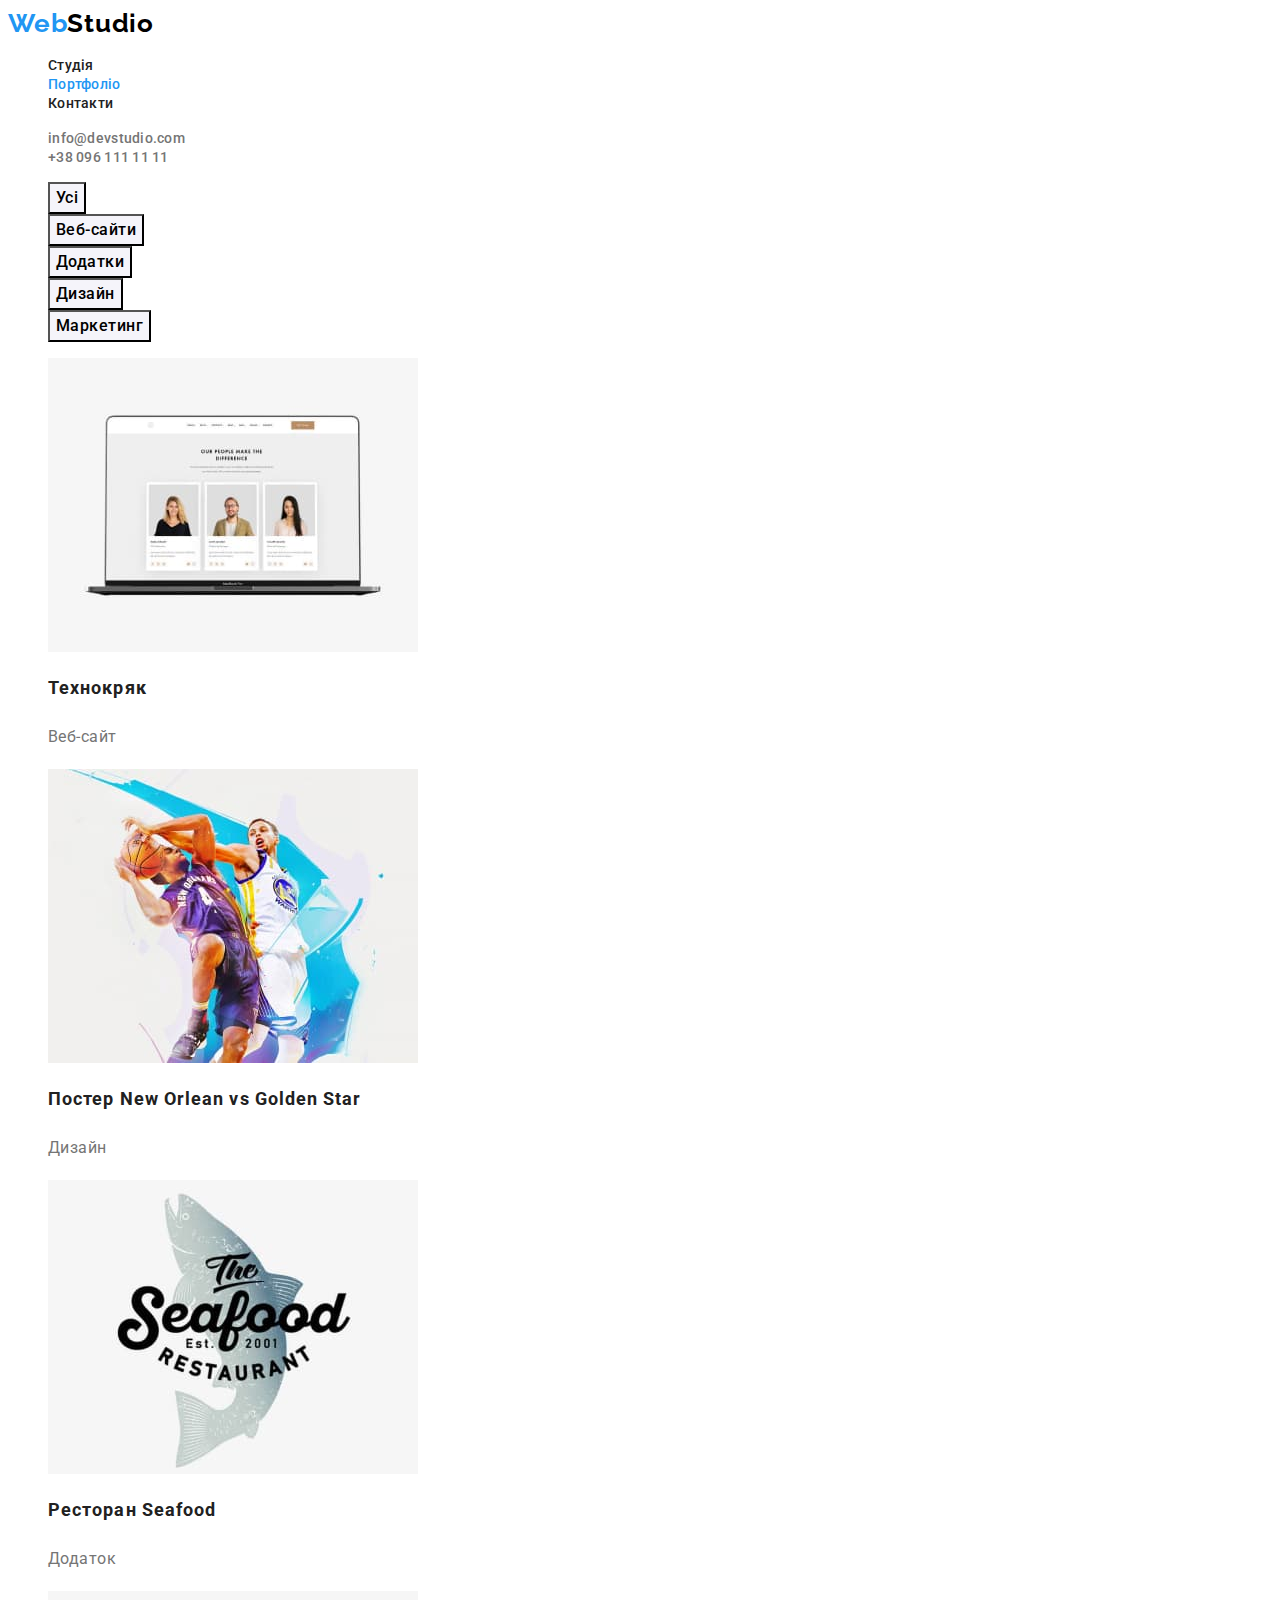
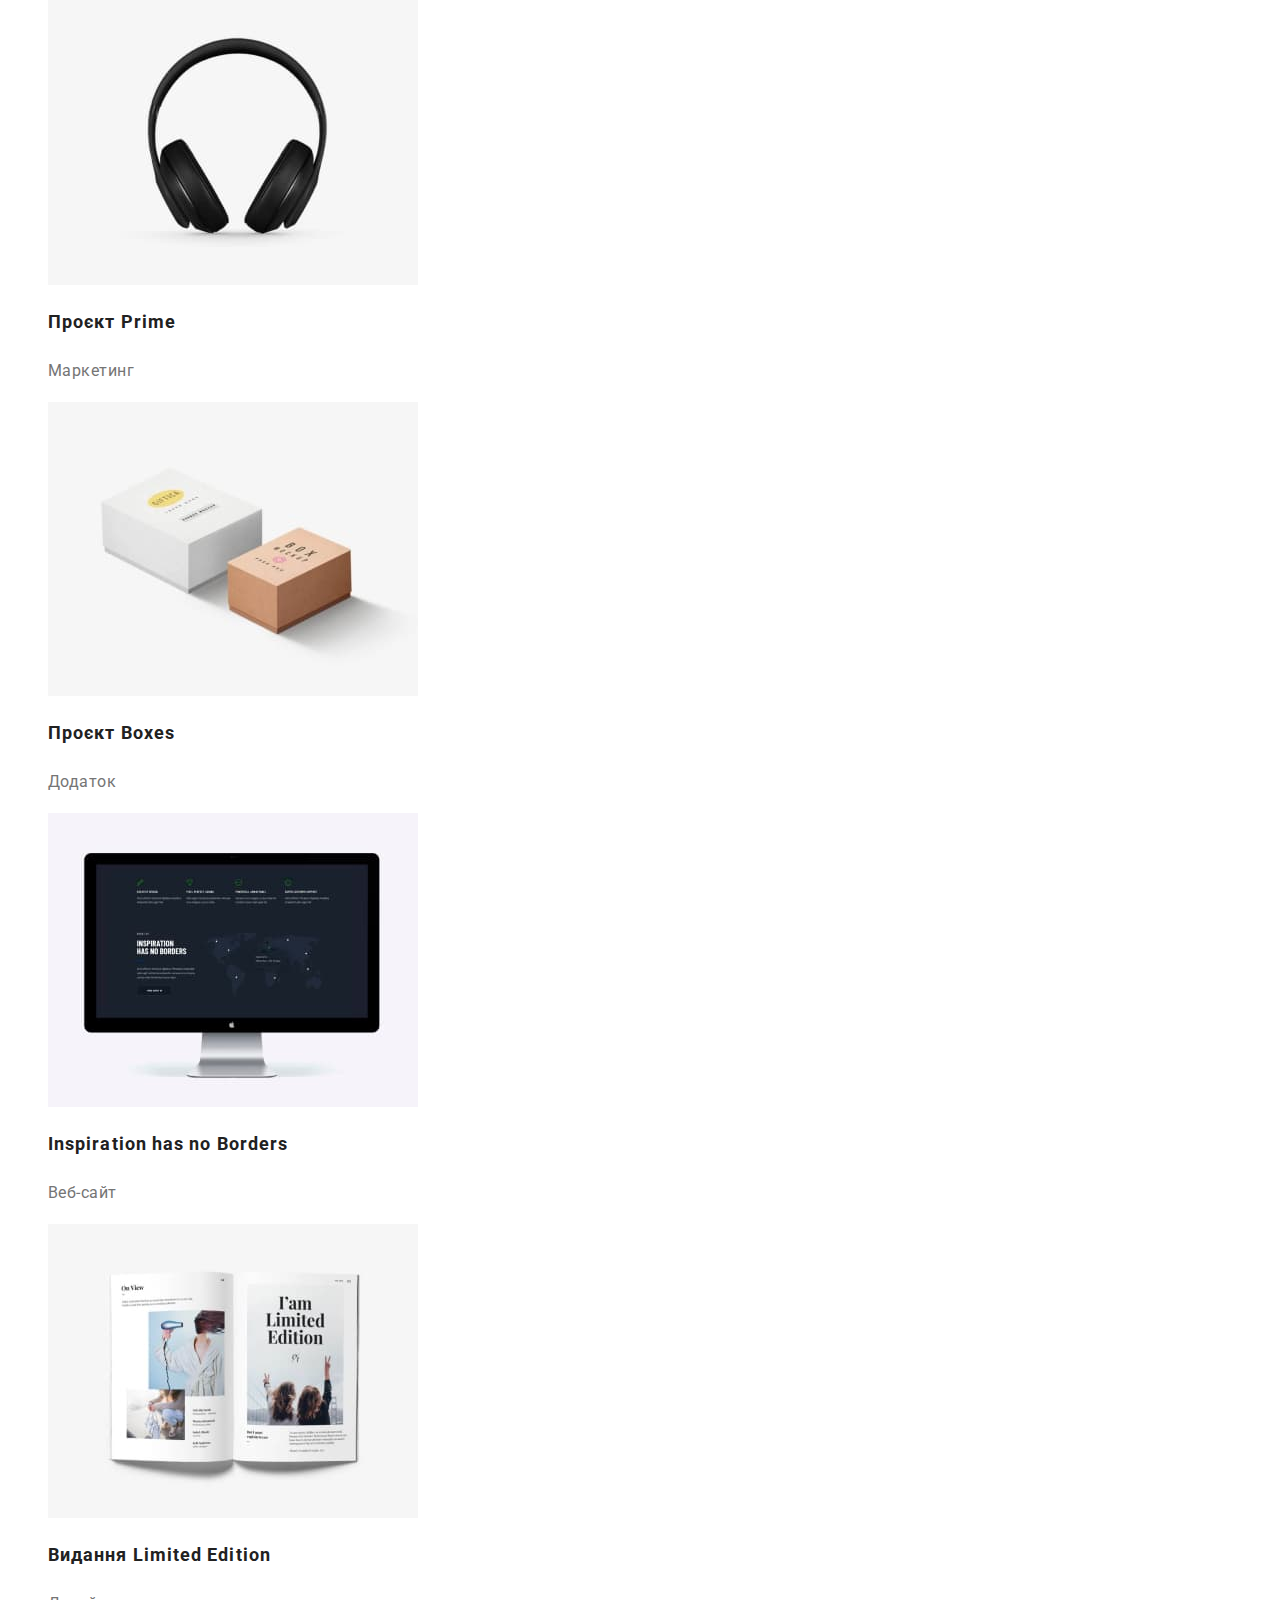
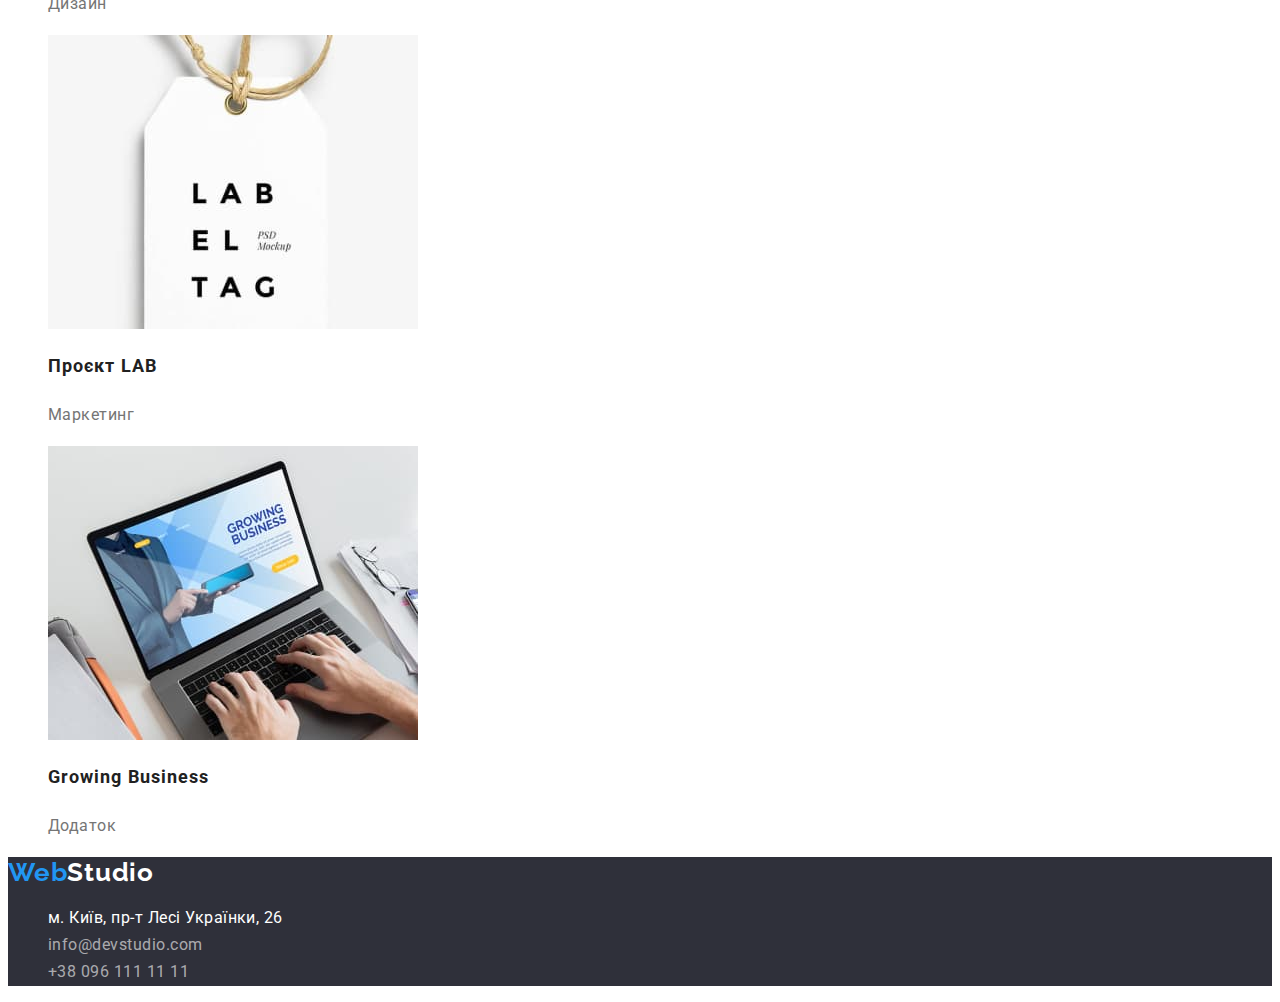
==== portfolio.html @ 5402d4c1 "зміни-04-12-2022" ====
<!DOCTYPE html>
<html lang="uk">
  <head>
    <meta charset="UTF-8" />
    <meta http-equiv="X-UA-Compatible" content="IE=edge" />
    <meta name="viewport" content="width=device-width, initial-scale=1.0" />
    <link rel="preconnect" href="https://fonts.googleapis.com" />
    <link rel="preconnect" href="https://fonts.gstatic.com" crossorigin />
    <link
      href="https://fonts.googleapis.com/css2?family=Raleway:wght@700&family=Roboto:wght@400;500;700;900&display=swap"
      rel="stylesheet"
    />
    <link rel="stylesheet" href="./css/styles.css" />
    <title>Портфоліо</title>
  </head>
  <body>
    <header class="dh">
      <nav class="dh-nav">
        <a class="logo link" href="./index.html"><span class="accent">Web</span>Studio</a>
        <ul class="list">
          <li>
            <a class="dh-navi link" href="./index.html">Студія</a>
          </li>
          <li>
            <a class="dh-navi current link" href="./portfolio.html">Портфоліо</a>
          </li>
          <li>
            <a class="dh-navi link" href="#">Контакти</a>
          </li>
        </ul>
      </nav>
      <ul class="add list">
        <li>
          <a class="dh-add link" href="mailto:info@devstudio.com">info@devstudio.com</a>
        </li>
        <li>
          <a class="dh-add link" href="tel:+380961111111">+38 096 111 11 11</a>
        </li>
      </ul>
    </header>
    <main class="portfolio-main">
      <section>
        <h1 class="visually-hidden">Приклади наших робіт</h1>
        <ul class="list">
          <li>
            <button class="portfolio-button" type="button">Усі</button>
          </li>
          <li>
            <button class="portfolio-button" type="button">Веб-сайти</button>
          </li>
          <li>
            <button class="portfolio-button" type="button">Додатки</button>
          </li>
          <li>
            <button class="portfolio-button" type="button">Дизайн</button>
          </li>
          <li>
            <button class="portfolio-button" type="button">Маркетинг</button>
          </li>
        </ul>
        <ul class="list">
          <li>
            <img src="./images/img1-portfolio.jpg" alt="Наші розробники" width="370" />
            <h2 class="porfolio-title">Технокряк</h2>
            <p class="portfolio-text">Веб-сайт</p>
          </li>
          <li>
            <img src="./images/img2-portfolio.jpg" alt="Баскетбол" width="370" />
            <h2 class="porfolio-title">Постер New Orlean vs Golden Star</h2>
            <p class="portfolio-text">Дизайн</p>
          </li>
          <li>
            <img src="./images/img3-portfolio.jpg" alt="Риба" width="370" />
            <h2 class="porfolio-title">Ресторан Seafood</h2>
            <p class="portfolio-text">Додаток</p>
          </li>
          <li>
            <img src="./images/img4-portfolio.jpg" alt="Навушники" width="370" />
            <h2 class="porfolio-title">Проєкт Prime</h2>
            <p class="portfolio-text">Маркетинг</p>
          </li>
          <li>
            <img src="./images/img5-portfolio.jpg" alt="Коробочки" width="370" />
            <h2 class="porfolio-title">Проєкт Boxes</h2>
            <p class="portfolio-text">Додаток</p>
          </li>
          <li>
            <img src="./images/img6-portfolio.jpg" alt="Монітор" width="370" />
            <h2 class="porfolio-title">Inspiration has no Borders</h2>
            <p class="portfolio-text">Веб-сайт</p>
          </li>
          <li>
            <img src="./images/img7-portfolio.jpg" alt="Книга" width="370" />
            <h2 class="porfolio-title">Видання Limited Edition</h2>
            <p class="portfolio-text">Дизайн</p>
          </li>
          <li>
            <img src="./images/img8-portfolio.jpg" alt="Бірка" width="370" />
            <h2 class="porfolio-title">Проєкт LAB</h2>
            <p class="portfolio-text">Маркетинг</p>
          </li>
          <li>
            <img src="./images/img9-portfolio.jpg" alt="Робота за ноубуком" width="370" />
            <h2 class="porfolio-title">Growing Business</h2>
            <p class="portfolio-text">Додаток</p>
          </li>
        </ul>
      </section>
    </main>
    <footer class="df">
      <a class="logo-footer link" href="./index.html"><span class="accent">Web</span>Studio</a>
      <address class="addf">
        <ul class="add-footer list">
          <li>
            <a
              class="addr-map link"
              href="https://goo.gl/maps/CPtrU1FHBa2aNyZL9"
              rel="noopener noreferrer nofollow"
              target="_blank"
              >м. Київ, пр-т Лесі Українки, 26</a
            >
          </li>
          <li>
            <a class="addr-mail link" href="mailto:info@devstudio.com">info@devstudio.com</a>
          </li>
          <li>
            <a class="addr-tel link" href="tel:+380961111111">+38 096 111 11 11</a>
          </li>
        </ul>
      </address>
    </footer>
  </body>
</html>
---- css/styles.css ----
/* Variables */
:root {
  --main-background-color: #fff;

  --hero-bg-color: #2f303a;
  --button-bg-color: #2196f3;
  --sectionwork-bg-color: #f5f5f5;
  --sectionteam-bg-color: #f5f4fa;
  --footer-bg-color: #2f303a;

  --accent-color: #2196f3;

  --main-font-color: #212121;
  --headadd-font-color: #757575;
  --secondary-font-color: #fff;
  --logo-font-color: #000000;
  --add-ml-color: rgba(255, 255, 255, 0.6);
}
/* Global styles */
body {
  background-color: var(--main-background-color);
  color: var(--main-font-color);
  font-family: 'Roboto', sans-serif;
}
.list {
  list-style-type: none;
}
.link {
  color: inherit;
  text-decoration: none;
}
.visually-hidden {
  position: absolute;
  white-space: nowrap;
  width: 1px;
  height: 1px;
  overflow: hidden;
  border: 0;
  padding: 0;
  clip: rect(0 0 0 0);
  clip-path: inset(50%);
  margin: -1px;
}
/* Design */
.logo {
  font-family: 'Raleway', sans-serif;
  text-decoration: none;
  font-weight: 700;
  font-size: 26px;
  line-height: 1.192;
  letter-spacing: 0.03em;

  color: var(--logo-font-color);
}
.accent {
  color: var(--accent-color);
}
.dh-navi {
  font-weight: 500;
  font-size: 14px;
  line-height: 1.143;
  letter-spacing: 0.02em;
}
.dh-navi:hover,
.dh-navi:focus {
  color: var(--accent-color);
}
.dh-add {
  color: var(--headadd-font-color);

  font-weight: 500;
  font-size: 14px;
  line-height: 1.143;
  letter-spacing: 0.02em;
}
.dh-add:hover,
.dh-add:focus {
  color: var(--accent-color);
}
.hero {
  background-color: var(--hero-bg-color);
}
.hero-title {
  color: var(--secondary-font-color);

  font-weight: 900;
  font-size: 44px;
  line-height: 1.363;
  text-transform: uppercase;
  text-align: center;
  letter-spacing: 0.06em;
}
.hero-button {
  background-color: var(--button-bg-color);
  color: var(--secondary-font-color);

  font-family: inherit;
  font-weight: 700;
  font-size: 16px;
  line-height: 1.875;
  letter-spacing: 0.06em;
  text-align: center;

  cursor: pointer;
}
.features-title {
  text-transform: uppercase;
  font-size: 14px;
  line-height: 1.143;
  letter-spacing: 0.03em;
}
.features-text {
  color: var(--headadd-font-color);

  font-size: 14px;
  line-height: 1.714;
  letter-spacing: 0.03em;
}
.work-title {
  text-align: center;
  font-size: 36px;
  line-height: 1.167;
  letter-spacing: 0.03em;
}
.team {
  background-color: var(--sectionteam-bg-color);
}
.team-title {
  text-align: center;
  font-size: 36px;
  line-height: 1.167;
  letter-spacing: 0.03em;
}
.card {
  background-color: var(--main-background-color);
}
.name-title {
  text-align: center;
  font-weight: 500;
  font-size: 16px;
  line-height: 1.1875;
  letter-spacing: 0.03em;
}
.team-text {
  color: var(--headadd-font-color);

  text-align: center;
  font-size: 16px;
  line-height: 1.1875;
  letter-spacing: 0.03em;
}
.df {
  background-color: var(--footer-bg-color);
}
.logo-footer {
  color: var(--secondary-font-color);

  font-family: 'Raleway', sans-serif;
  font-style: normal;
  font-weight: 700;
  font-size: 26px;
  line-height: 1.192;
  letter-spacing: 0.03em;
}
.addr-map {
  color: var(--secondary-font-color);
  text-decoration: none;
  font-style: normal;
  line-height: 1.714;
  letter-spacing: 0.03em;
}
.addr-mail,
.addr-tel {
  color: var(--add-ml-color);

  font-style: normal;
  line-height: 1.714;
  letter-spacing: 0.03em;
  text-decoration: none;
}
.addr-mail:hover,
.addr-mail:focus,
.addr-tel:hover,
.addr-tel:focus,
.addr-map:hover,
.addr-map:focus {
  color: var(--accent-color);
}
.portfolio-button {
  background-color: var(--sectionteam-bg-color);

  font-family: inherit;
  font-weight: 500;
  font-size: 16px;
  line-height: 1.62;
  text-align: center;
  letter-spacing: 0.03em;

  cursor: pointer;
}
.portfolio-button:hover,
.portfolio-button:focus {
  background-color: var(--button-bg-color);
  color: var(--secondary-font-color);
}
.porfolio-title {
  font-weight: 700;
  font-size: 18px;
  line-height: 2;
  letter-spacing: 0.06em;
}
.portfolio-text {
  color: var(--headadd-font-color);

  font-size: 16px;
  line-height: 1.88;
  letter-spacing: 0.03em;
}
.current {
  color: var(--accent-color);
}
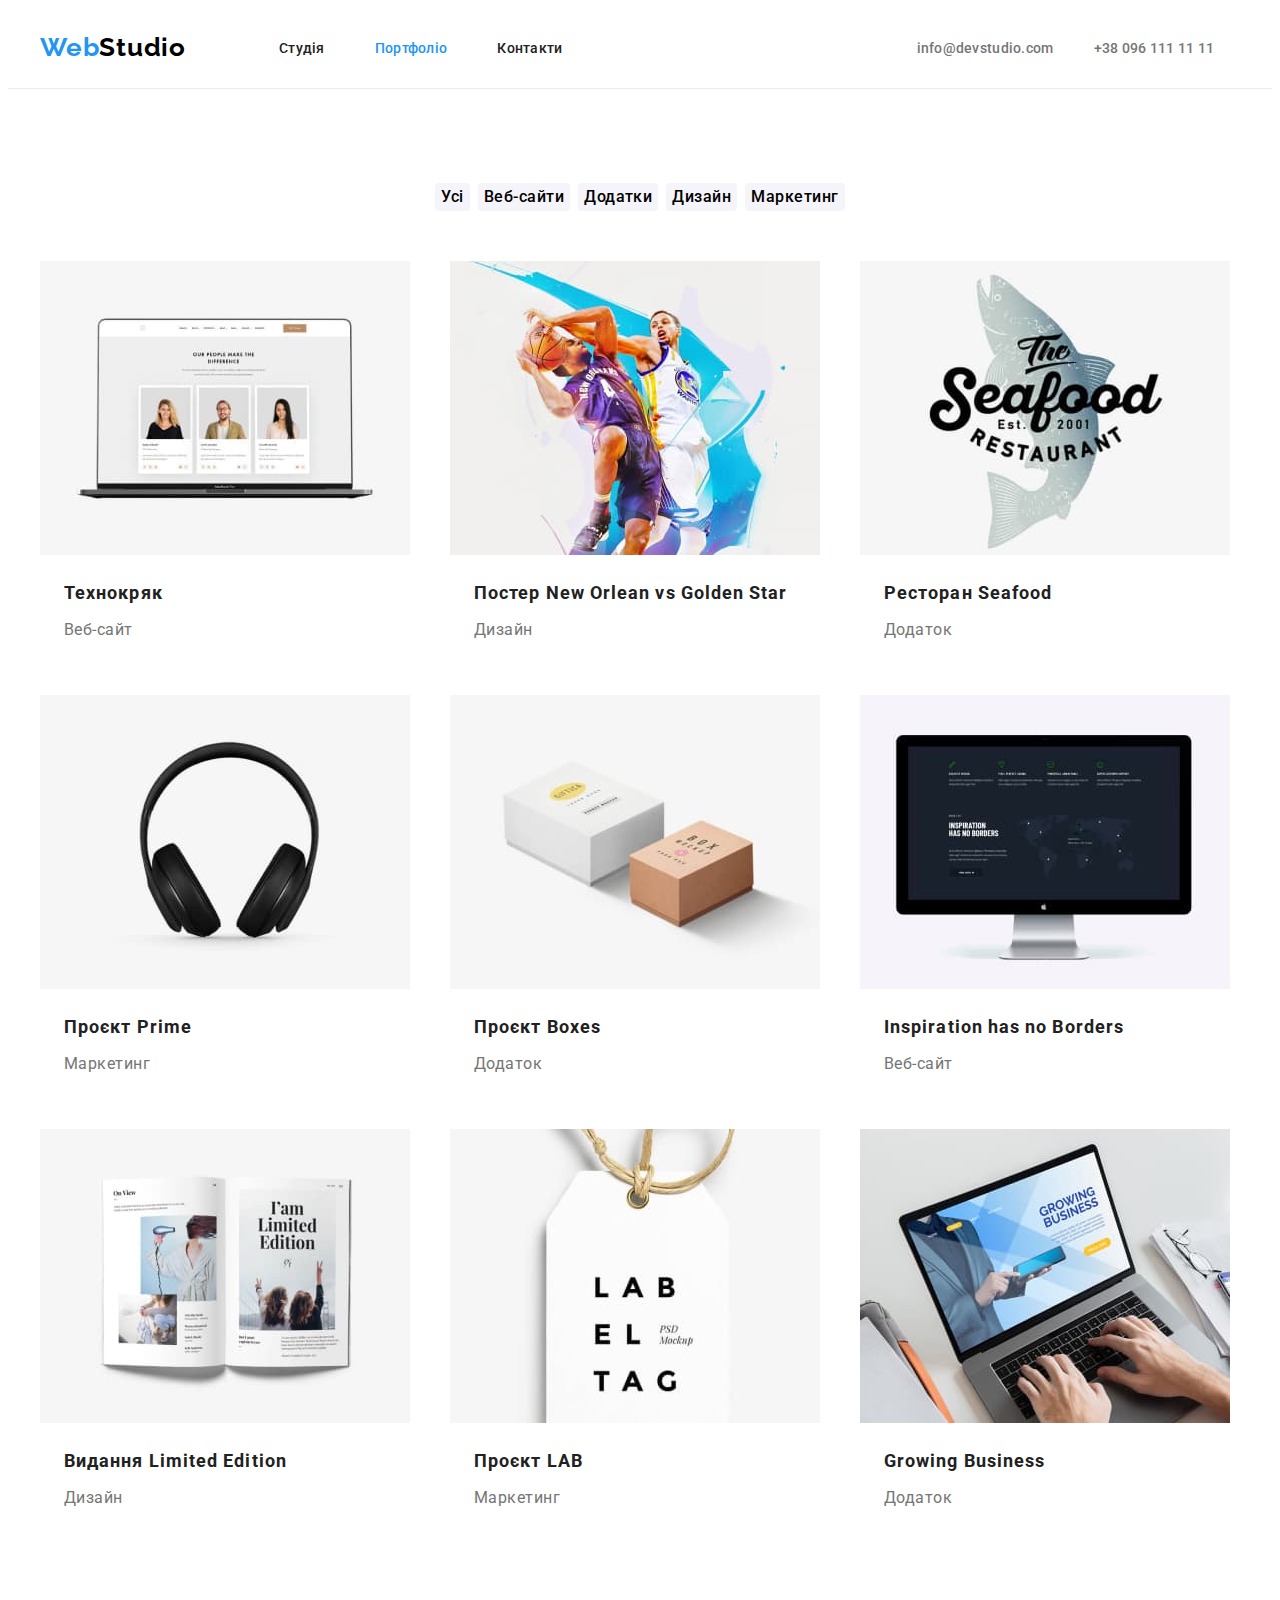
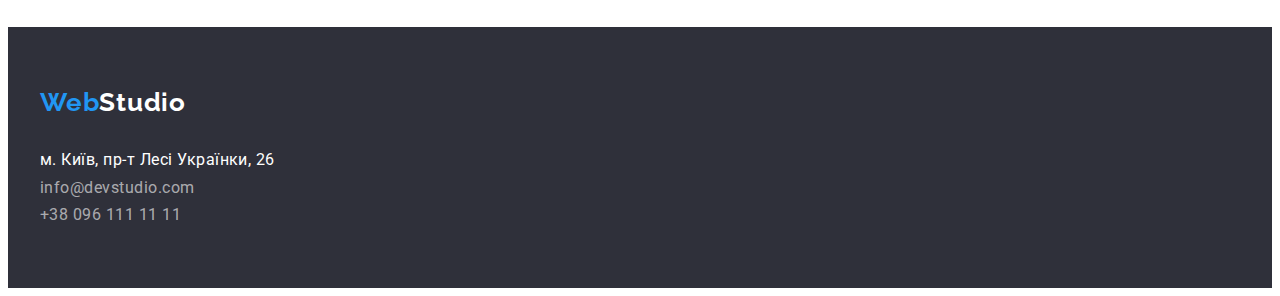
==== commit 2d18b5ee: "зміни" ====
--- a/portfolio.html
+++ b/portfolio.html
@@ -10,38 +10,50 @@
       href="https://fonts.googleapis.com/css2?family=Raleway:wght@700&family=Roboto:wght@400;500;700;900&display=swap"
       rel="stylesheet"
     />
+    <link
+      rel="stylesheet"
+      href="https://cdnjs.cloudflare.com/ajax/libs/modern-normalize/1.1.0/modern-normalize.min.css"
+      integrity="sha512-wpPYUAdjBVSE4KJnH1VR1HeZfpl1ub8YT/NKx4PuQ5NmX2tKuGu6U/JRp5y+Y8XG2tV+wKQpNHVUX03MfMFn9Q=="
+      crossorigin="anonymous"
+      referrerpolicy="no-referrer"
+    />
     <link rel="stylesheet" href="./css/styles.css" />
     <title>Портфоліо</title>
   </head>
   <body>
-    <header class="dh">
-      <nav class="dh-nav">
-        <a class="logo link" href="./index.html"><span class="accent">Web</span>Studio</a>
-        <ul class="list">
-          <li>
-            <a class="dh-navi link" href="./index.html">Студія</a>
-          </li>
-          <li>
-            <a class="dh-navi current link" href="./portfolio.html">Портфоліо</a>
-          </li>
-          <li>
-            <a class="dh-navi link" href="#">Контакти</a>
-          </li>
-        </ul>
-      </nav>
-      <ul class="add list">
-        <li>
-          <a class="dh-add link" href="mailto:info@devstudio.com">info@devstudio.com</a>
-        </li>
-        <li>
-          <a class="dh-add link" href="tel:+380961111111">+38 096 111 11 11</a>
-        </li>
-      </ul>
+  <header class="dh">
+      <div class="container">
+        <div class="header-container">
+          <nav class="nav-container">
+            <a class="logo" href="./index.html"><span class="accent">Web</span>Studio</a>
+            <ul class="list header-menu">
+              <li>
+                <a class="dh-navi link" href="./index.html">Студія</a>
+              </li>
+              <li>
+                <a class="dh-navi current link" href="./portfolio.html">Портфоліо</a>
+              </li>
+              <li>
+                <a class="dh-navi link" href="#">Контакти</a>
+              </li>
+            </ul>
+          </nav>
+          <ul class="add list">
+            <li>
+              <a class="dh-add link" href="mailto:info@devstudio.com">info@devstudio.com</a>
+            </li>
+            <li>
+              <a class="dh-add link" href="tel:+380961111111">+38 096 111 11 11</a>
+            </li>
+          </ul>
+        </div>
+      </div>
     </header>
     <main class="portfolio-main">
-      <section>
-        <h1 class="visually-hidden">Приклади наших робіт</h1>
-        <ul class="list">
+      <section= class="section">
+        <div class="container list-container">
+          <h1 class="visually-hidden">Приклади наших робіт</h1>
+        <ul class="list list-button">
           <li>
             <button class="portfolio-button" type="button">Усі</button>
           </li>
@@ -58,76 +70,79 @@
             <button class="portfolio-button" type="button">Маркетинг</button>
           </li>
         </ul>
-        <ul class="list">
-          <li>
-            <img src="./images/img1-portfolio.jpg" alt="Наші розробники" width="370" />
+        <ul class="list img-container">
+          <li class="portfolio-item">
+            <img src="./images/img1-portfolio.jpg" alt="Наші розробки" width="370" />
             <h2 class="porfolio-title">Технокряк</h2>
             <p class="portfolio-text">Веб-сайт</p>
           </li>
-          <li>
+          <li class="portfolio-item">
             <img src="./images/img2-portfolio.jpg" alt="Баскетбол" width="370" />
             <h2 class="porfolio-title">Постер New Orlean vs Golden Star</h2>
             <p class="portfolio-text">Дизайн</p>
           </li>
-          <li>
+          <li class="portfolio-item">
             <img src="./images/img3-portfolio.jpg" alt="Риба" width="370" />
             <h2 class="porfolio-title">Ресторан Seafood</h2>
             <p class="portfolio-text">Додаток</p>
           </li>
-          <li>
+          <li class="portfolio-item">
             <img src="./images/img4-portfolio.jpg" alt="Навушники" width="370" />
             <h2 class="porfolio-title">Проєкт Prime</h2>
             <p class="portfolio-text">Маркетинг</p>
           </li>
-          <li>
+          <li class="portfolio-item">
             <img src="./images/img5-portfolio.jpg" alt="Коробочки" width="370" />
             <h2 class="porfolio-title">Проєкт Boxes</h2>
             <p class="portfolio-text">Додаток</p>
           </li>
-          <li>
+          <li class="portfolio-item">
             <img src="./images/img6-portfolio.jpg" alt="Монітор" width="370" />
             <h2 class="porfolio-title">Inspiration has no Borders</h2>
             <p class="portfolio-text">Веб-сайт</p>
           </li>
-          <li>
+          <li class="portfolio-item">
             <img src="./images/img7-portfolio.jpg" alt="Книга" width="370" />
             <h2 class="porfolio-title">Видання Limited Edition</h2>
             <p class="portfolio-text">Дизайн</p>
           </li>
-          <li>
+          <li class="portfolio-item">
             <img src="./images/img8-portfolio.jpg" alt="Бірка" width="370" />
             <h2 class="porfolio-title">Проєкт LAB</h2>
             <p class="portfolio-text">Маркетинг</p>
           </li>
-          <li>
+          <li class="portfolio-item">
             <img src="./images/img9-portfolio.jpg" alt="Робота за ноубуком" width="370" />
             <h2 class="porfolio-title">Growing Business</h2>
             <p class="portfolio-text">Додаток</p>
           </li>
-        </ul>
-      </section>
+        </ul>      
+        </div>
+      </section=>
     </main>
-    <footer class="df">
-      <a class="logo-footer link" href="./index.html"><span class="accent">Web</span>Studio</a>
-      <address class="addf">
-        <ul class="add-footer list">
-          <li>
-            <a
-              class="addr-map link"
-              href="https://goo.gl/maps/CPtrU1FHBa2aNyZL9"
-              rel="noopener noreferrer nofollow"
-              target="_blank"
-              >м. Київ, пр-т Лесі Українки, 26</a
-            >
-          </li>
-          <li>
-            <a class="addr-mail link" href="mailto:info@devstudio.com">info@devstudio.com</a>
-          </li>
-          <li>
-            <a class="addr-tel link" href="tel:+380961111111">+38 096 111 11 11</a>
-          </li>
-        </ul>
-      </address>
+ <footer class="df">
+      <div class="container footer-container">
+        <a class="logo-footer link" href="./index.html"><span class="accent">Web</span>Studio</a>
+        <address class="addf">
+          <ul class="add-footer list">
+            <li>
+              <a
+                class="addr-map"
+                href="https://goo.gl/maps/CPtrU1FHBa2aNyZL9"
+                rel="noopener noreferrer nofollow"
+                target="_blank"
+                >м. Київ, пр-т Лесі Українки, 26</a
+              >
+            </li>
+            <li>
+              <a class="addr-mail" href="mailto:info@devstudio.com">info@devstudio.com</a>
+            </li>
+            <li>
+              <a class="addr-tel" href="tel:+380961111111">+38 096 111 11 11</a>
+            </li>
+          </ul>
+        </address>
+      </div>
     </footer>
   </body>
 </html>
--- a/css/styles.css
+++ b/css/styles.css
@@ -4,6 +4,7 @@
 
   --hero-bg-color: #2f303a;
   --button-bg-color: #2196f3;
+  --button-bgactiv-color: #188ce8;
   --sectionwork-bg-color: #f5f5f5;
   --sectionteam-bg-color: #f5f4fa;
   --footer-bg-color: #2f303a;
@@ -15,6 +16,7 @@
   --secondary-font-color: #fff;
   --logo-font-color: #000000;
   --add-ml-color: rgba(255, 255, 255, 0.6);
+  --header-line-color: #ececec;
 }
 /* Global styles */
 body {
@@ -79,6 +81,7 @@
 }
 .hero {
   background-color: var(--hero-bg-color);
+  margin: 0 0 24px;
 }
 .hero-title {
   color: var(--secondary-font-color);
@@ -89,6 +92,11 @@
   text-transform: uppercase;
   text-align: center;
   letter-spacing: 0.06em;
+  margin-top: 0;
+  margin-bottom: 30px;
+  width: 696px;
+  margin-left: auto;
+  margin-right: auto;
 }
 .hero-button {
   background-color: var(--button-bg-color);
@@ -102,6 +110,18 @@
   text-align: center;
 
   cursor: pointer;
+  display: block;
+  margin-left: auto;
+  margin-right: auto;
+  width: 200px;
+  height: 50px;
+  border-radius: 4px;
+  border: none;
+}
+.hero-button:hover,
+.hero-button:focus {
+  background-color: var(--button-bgactiv-color);
+  width: 216px;
 }
 .features-title {
   text-transform: uppercase;
@@ -115,12 +135,18 @@
   font-size: 14px;
   line-height: 1.714;
   letter-spacing: 0.03em;
+  margin: 0;
 }
 .work-title {
   text-align: center;
   font-size: 36px;
   line-height: 1.167;
   letter-spacing: 0.03em;
+  margin-bottom: 50px;
+}
+.work-list {
+  display: flex;
+  gap: 30px;
 }
 .team {
   background-color: var(--sectionteam-bg-color);
@@ -130,6 +156,7 @@
   font-size: 36px;
   line-height: 1.167;
   letter-spacing: 0.03em;
+  margin-bottom: 50px;
 }
 .card {
   background-color: var(--main-background-color);
@@ -140,6 +167,8 @@
   font-size: 16px;
   line-height: 1.1875;
   letter-spacing: 0.03em;
+  margin-top: 30px;
+  margin-bottom: 10px;
 }
 .team-text {
   color: var(--headadd-font-color);
@@ -148,6 +177,7 @@
   font-size: 16px;
   line-height: 1.1875;
   letter-spacing: 0.03em;
+  margin-bottom: 30px;
 }
 .df {
   background-color: var(--footer-bg-color);
@@ -195,6 +225,8 @@
   line-height: 1.62;
   text-align: center;
   letter-spacing: 0.03em;
+  border: none;
+  border-radius: 4px;
 
   cursor: pointer;
 }
@@ -219,3 +251,158 @@
 .current {
   color: var(--accent-color);
 }
+
+/* work with blocks */
+/* * {
+  box-sizing: border-box;
+} */
+.section {
+  /* width: 1600px; */
+  padding: 94px 0;
+}
+.work {
+  padding-top: 0;
+}
+.container {
+  width: 1200px;
+  margin: 0 auto;
+  padding: 0 15px;
+}
+/* Стили для обнуления верхних отступов у элементов */
+h1,
+h2,
+h3,
+h4,
+h5,
+h6,
+p {
+  margin-top: 0;
+}
+/* Класс для обнуления базовых свойств у списков (ul) */
+.list {
+  list-style: none;
+  padding-left: 0;
+  margin: 0;
+}
+/* Класс для обнуления базовых свойств у ссылок */
+/* .link {
+  text-decoration: none;
+  color: inherit;
+} */
+/* Свойства для корректного отображения картинок */
+img {
+  display: block;
+  max-width: 100%;
+  height: auto;
+}
+/* Свойства для обнуления курсива у address */
+/* address {
+  font-style: normal;
+} */
+
+.features-card {
+  width: 270px;
+  /* border: 2px dotted red; */
+}
+.features-list {
+  display: flex;
+  gap: 30px;
+}
+
+.features-card:first-child {
+}
+/* Початок роботи з шапкою */
+.dh {
+  display: flex;
+  /* padding: 24px 215px 25px 215px; */
+  padding-top: 24px;
+  padding-bottom: 25px;
+  border-bottom: 1px solid var(--header-line-color);
+  /* width: 1600px; */
+  max-width: 100%;
+}
+.header-container {
+  /* width: 1600px; */
+  display: flex;
+  /* justify-content: space-between; */
+  /* align-items: center; */
+  gap: 354px;
+  /* max-width: 100%; */
+}
+.nav-container {
+  display: flex;
+  align-items: center;
+  gap: 93px;
+}
+.header-menu {
+  display: flex;
+  gap: 50px;
+}
+.add {
+  display: flex;
+  align-items: center;
+  gap: 40px;
+}
+/* Початок роботи з Головною */
+.hero {
+  /* width: 1600px; */
+  max-width: 100%;
+  /* justify-content: center;
+  flex-direction: column; */
+  padding-top: 200px;
+  padding-bottom: 200px;
+}
+/* .hero-container {
+  padding: 200px, 452px;
+} */
+
+.team-list {
+  display: flex;
+  gap: 30px;
+}
+/* .footer-container {
+  margin: 0;
+  padding: 0;
+} */
+.df {
+  /* width: 1600px; */
+  padding-top: 60px;
+  padding-bottom: 60px;
+  /* padding-left: 215px; */
+}
+.addf {
+  margin-top: 28px;
+}
+.list-container {
+  padding-top: 94px;
+  padding-bottom: 94px;
+}
+.list-button {
+  display: flex;
+  margin: 0 auto 50px auto;
+  justify-content: center;
+  gap: 8px;
+}
+.img-container {
+  display: flex;
+  flex-wrap: wrap;
+  gap: 30px;
+}
+.porfolio-title {
+  margin: 20px 24px 4px 24px;
+}
+.portfolio-text {
+  margin: 0px 24px 20px 24px;
+}
+.item {
+  flex-basis: calc((100% - 90px) / 4);
+}
+.work-item {
+  flex-basis: calc((100% - 60px) / 3);
+}
+.card-item {
+  flex-basis: calc((100% - 90px) / 4);
+}
+.portfolio-item {
+  flex-basis: calc((100% - 60px) / 3);
+}
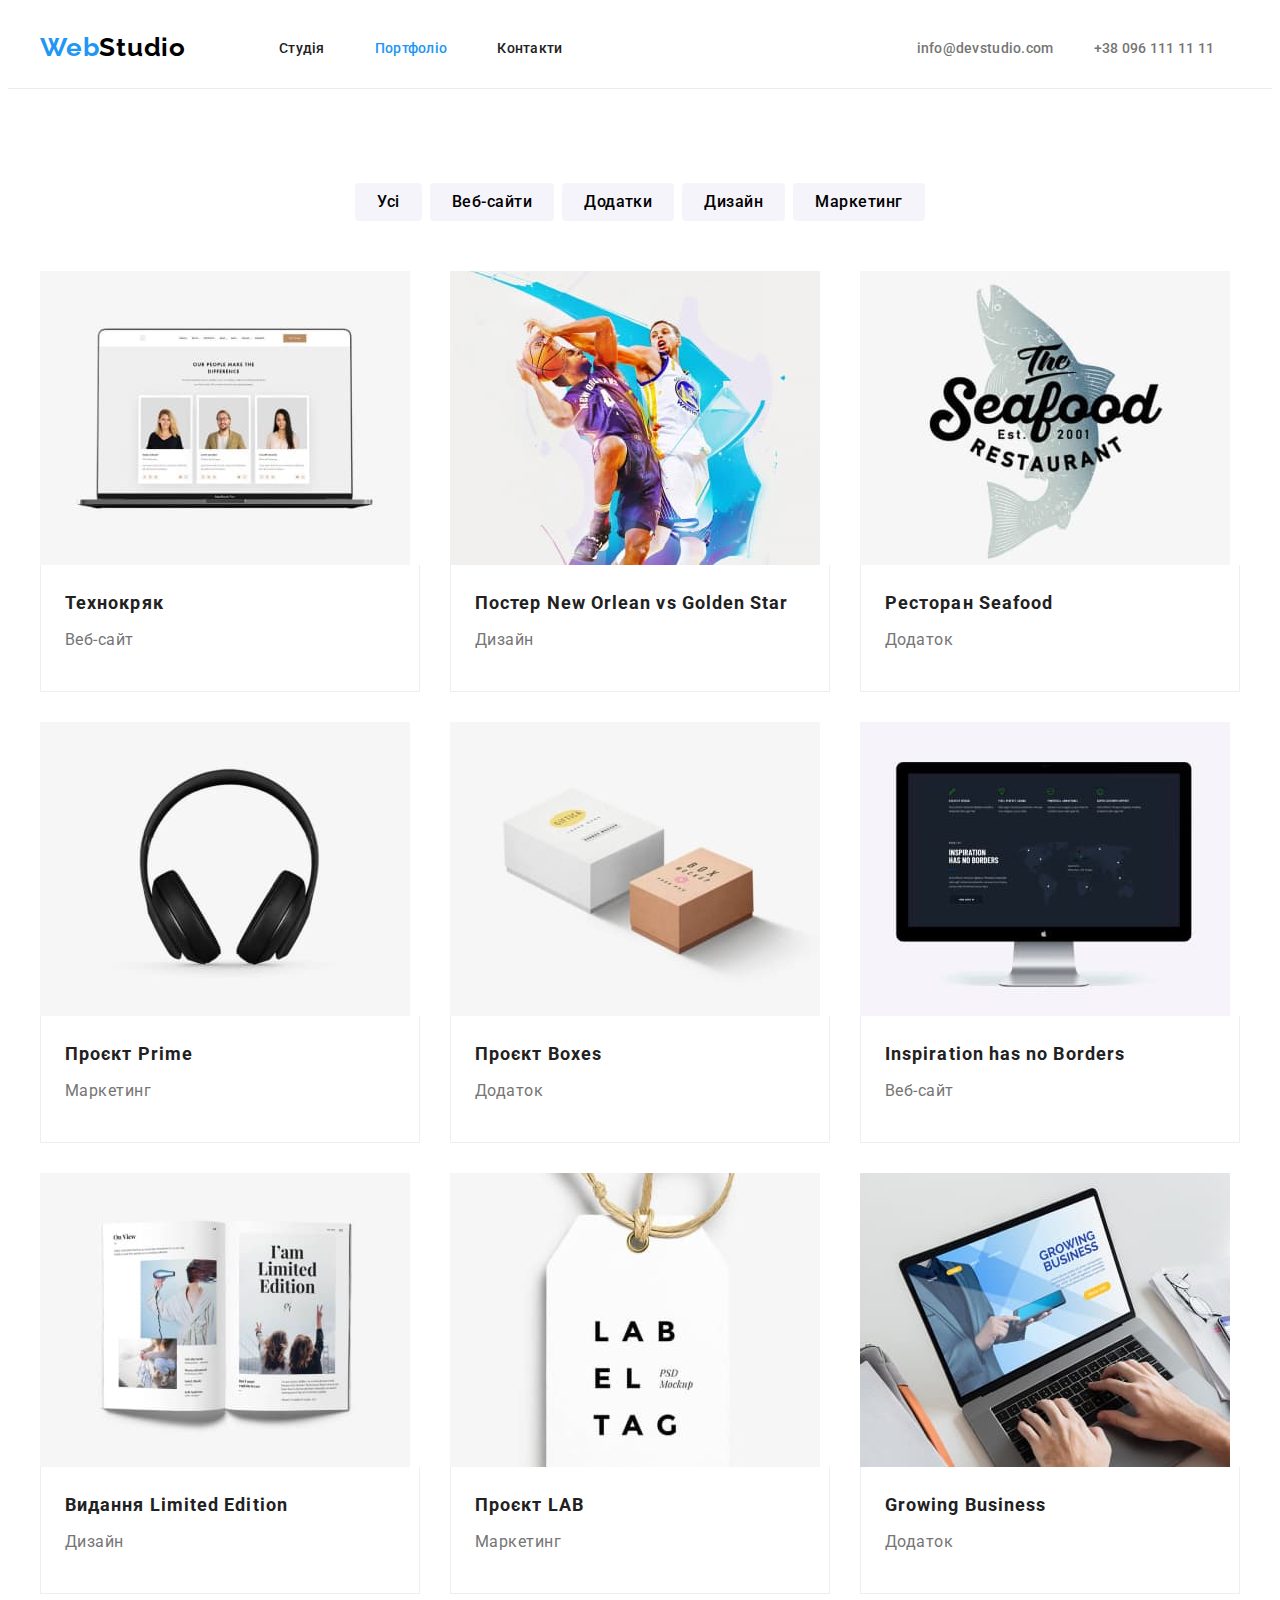
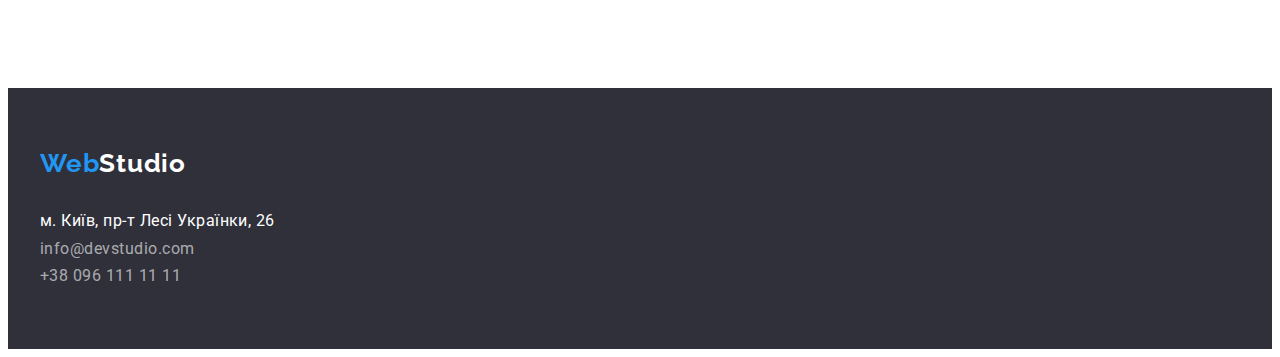
==== commit 0ec0404d: "домашка 3" ====
--- a/portfolio.html
+++ b/portfolio.html
@@ -21,7 +21,7 @@
     <title>Портфоліо</title>
   </head>
   <body>
-  <header class="dh">
+    <header class="dh">
       <div class="container">
         <div class="header-container">
           <nav class="nav-container">
@@ -50,77 +50,95 @@
       </div>
     </header>
     <main class="portfolio-main">
-      <section= class="section">
+      <section class="section">
         <div class="container list-container">
           <h1 class="visually-hidden">Приклади наших робіт</h1>
-        <ul class="list list-button">
-          <li>
-            <button class="portfolio-button" type="button">Усі</button>
-          </li>
-          <li>
-            <button class="portfolio-button" type="button">Веб-сайти</button>
-          </li>
-          <li>
-            <button class="portfolio-button" type="button">Додатки</button>
-          </li>
-          <li>
-            <button class="portfolio-button" type="button">Дизайн</button>
-          </li>
-          <li>
-            <button class="portfolio-button" type="button">Маркетинг</button>
-          </li>
-        </ul>
-        <ul class="list img-container">
-          <li class="portfolio-item">
-            <img src="./images/img1-portfolio.jpg" alt="Наші розробки" width="370" />
-            <h2 class="porfolio-title">Технокряк</h2>
-            <p class="portfolio-text">Веб-сайт</p>
-          </li>
-          <li class="portfolio-item">
-            <img src="./images/img2-portfolio.jpg" alt="Баскетбол" width="370" />
-            <h2 class="porfolio-title">Постер New Orlean vs Golden Star</h2>
-            <p class="portfolio-text">Дизайн</p>
-          </li>
-          <li class="portfolio-item">
-            <img src="./images/img3-portfolio.jpg" alt="Риба" width="370" />
-            <h2 class="porfolio-title">Ресторан Seafood</h2>
-            <p class="portfolio-text">Додаток</p>
-          </li>
-          <li class="portfolio-item">
-            <img src="./images/img4-portfolio.jpg" alt="Навушники" width="370" />
-            <h2 class="porfolio-title">Проєкт Prime</h2>
-            <p class="portfolio-text">Маркетинг</p>
-          </li>
-          <li class="portfolio-item">
-            <img src="./images/img5-portfolio.jpg" alt="Коробочки" width="370" />
-            <h2 class="porfolio-title">Проєкт Boxes</h2>
-            <p class="portfolio-text">Додаток</p>
-          </li>
-          <li class="portfolio-item">
-            <img src="./images/img6-portfolio.jpg" alt="Монітор" width="370" />
-            <h2 class="porfolio-title">Inspiration has no Borders</h2>
-            <p class="portfolio-text">Веб-сайт</p>
-          </li>
-          <li class="portfolio-item">
-            <img src="./images/img7-portfolio.jpg" alt="Книга" width="370" />
-            <h2 class="porfolio-title">Видання Limited Edition</h2>
-            <p class="portfolio-text">Дизайн</p>
-          </li>
-          <li class="portfolio-item">
-            <img src="./images/img8-portfolio.jpg" alt="Бірка" width="370" />
-            <h2 class="porfolio-title">Проєкт LAB</h2>
-            <p class="portfolio-text">Маркетинг</p>
-          </li>
-          <li class="portfolio-item">
-            <img src="./images/img9-portfolio.jpg" alt="Робота за ноубуком" width="370" />
-            <h2 class="porfolio-title">Growing Business</h2>
-            <p class="portfolio-text">Додаток</p>
-          </li>
-        </ul>      
+          <ul class="list list-button">
+            <li>
+              <button class="portfolio-button" type="button">Усі</button>
+            </li>
+            <li>
+              <button class="portfolio-button" type="button">Веб-сайти</button>
+            </li>
+            <li>
+              <button class="portfolio-button" type="button">Додатки</button>
+            </li>
+            <li>
+              <button class="portfolio-button" type="button">Дизайн</button>
+            </li>
+            <li>
+              <button class="portfolio-button" type="button">Маркетинг</button>
+            </li>
+          </ul>
+          <ul class="list img-container">
+            <li class="portfolio-item">
+              <img src="./images/img1-portfolio.jpg" alt="Наші розробки" width="370" />
+              <div class="div-text">
+                <h2 class="porfolio-title">Технокряк</h2>
+                <p class="portfolio-text">Веб-сайт</p>
+              </div>
+            </li>
+            <li class="portfolio-item">
+              <img src="./images/img2-portfolio.jpg" alt="Баскетбол" width="370" />
+              <div class="div-text">
+                <h2 class="porfolio-title">Постер New Orlean vs Golden Star</h2>
+                <p class="portfolio-text">Дизайн</p>
+              </div>
+            </li>
+            <li class="portfolio-item">
+              <img src="./images/img3-portfolio.jpg" alt="Риба" width="370" />
+              <div class="div-text">
+                <h2 class="porfolio-title">Ресторан Seafood</h2>
+                <p class="portfolio-text">Додаток</p>
+              </div>
+            </li>
+            <li class="portfolio-item">
+              <img src="./images/img4-portfolio.jpg" alt="Навушники" width="370" />
+              <div class="div-text">
+                <h2 class="porfolio-title">Проєкт Prime</h2>
+                <p class="portfolio-text">Маркетинг</p>
+              </div>
+            </li>
+            <li class="portfolio-item">
+              <img src="./images/img5-portfolio.jpg" alt="Коробочки" width="370" />
+              <div class="div-text">
+                <h2 class="porfolio-title">Проєкт Boxes</h2>
+                <p class="portfolio-text">Додаток</p>
+              </div>
+            </li>
+            <li class="portfolio-item">
+              <img src="./images/img6-portfolio.jpg" alt="Монітор" width="370" />
+              <div class="div-text">
+                <h2 class="porfolio-title">Inspiration has no Borders</h2>
+                <p class="portfolio-text">Веб-сайт</p>
+              </div>
+            </li>
+            <li class="portfolio-item">
+              <img src="./images/img7-portfolio.jpg" alt="Книга" width="370" />
+              <div class="div-text">
+                <h2 class="porfolio-title">Видання Limited Edition</h2>
+                <p class="portfolio-text">Дизайн</p>
+              </div>
+            </li>
+            <li class="portfolio-item">
+              <img src="./images/img8-portfolio.jpg" alt="Бірка" width="370" />
+              <div class="div-text">
+                <h2 class="porfolio-title">Проєкт LAB</h2>
+                <p class="portfolio-text">Маркетинг</p>
+              </div>
+            </li>
+            <li class="portfolio-item">
+              <img src="./images/img9-portfolio.jpg" alt="Робота за ноубуком" width="370" />
+              <div class="div-text">
+                <h2 class="porfolio-title">Growing Business</h2>
+                <p class="portfolio-text">Додаток</p>
+              </div>
+            </li>
+          </ul>
         </div>
-      </section=>
+      </section>
     </main>
- <footer class="df">
+    <footer class="df">
       <div class="container footer-container">
         <a class="logo-footer link" href="./index.html"><span class="accent">Web</span>Studio</a>
         <address class="addf">
--- a/css/styles.css
+++ b/css/styles.css
@@ -17,6 +17,7 @@
   --logo-font-color: #000000;
   --add-ml-color: rgba(255, 255, 255, 0.6);
   --header-line-color: #ececec;
+  --item-border-color: #eeeeee;
 }
 /* Global styles */
 body {
@@ -113,10 +114,15 @@
   display: block;
   margin-left: auto;
   margin-right: auto;
-  width: 200px;
-  height: 50px;
+  /* width: 200px; */
+  /* height: 50px; */
   border-radius: 4px;
   border: none;
+  padding: 10px 24px;
+  /* padding-top: 10px;
+  padding-bottom: 10px;
+  padding-left: 24px;
+  padding-right: 24px; */
 }
 .hero-button:hover,
 .hero-button:focus {
@@ -227,6 +233,7 @@
   letter-spacing: 0.03em;
   border: none;
   border-radius: 4px;
+  padding: 6px 22px;
 
   cursor: pointer;
 }
@@ -374,8 +381,8 @@
   margin-top: 28px;
 }
 .list-container {
-  padding-top: 94px;
-  padding-bottom: 94px;
+  /* padding-top: 94px;
+  padding-bottom: 94px; */
 }
 .list-button {
   display: flex;
@@ -389,10 +396,17 @@
   gap: 30px;
 }
 .porfolio-title {
-  margin: 20px 24px 4px 24px;
-}
-.portfolio-text {
+  /* margin: 20px 24px 4px 24px; */
+  margin-bottom: 4px;
+}
+/* .portfolio-text {
   margin: 0px 24px 20px 24px;
+} */
+.div-text {
+  padding: 20px 24px;
+  border-left: 1px solid var(--item-border-color);
+  border-right: 1px solid var(--item-border-color);
+  border-bottom: 1px solid var(--item-border-color);
 }
 .item {
   flex-basis: calc((100% - 90px) / 4);
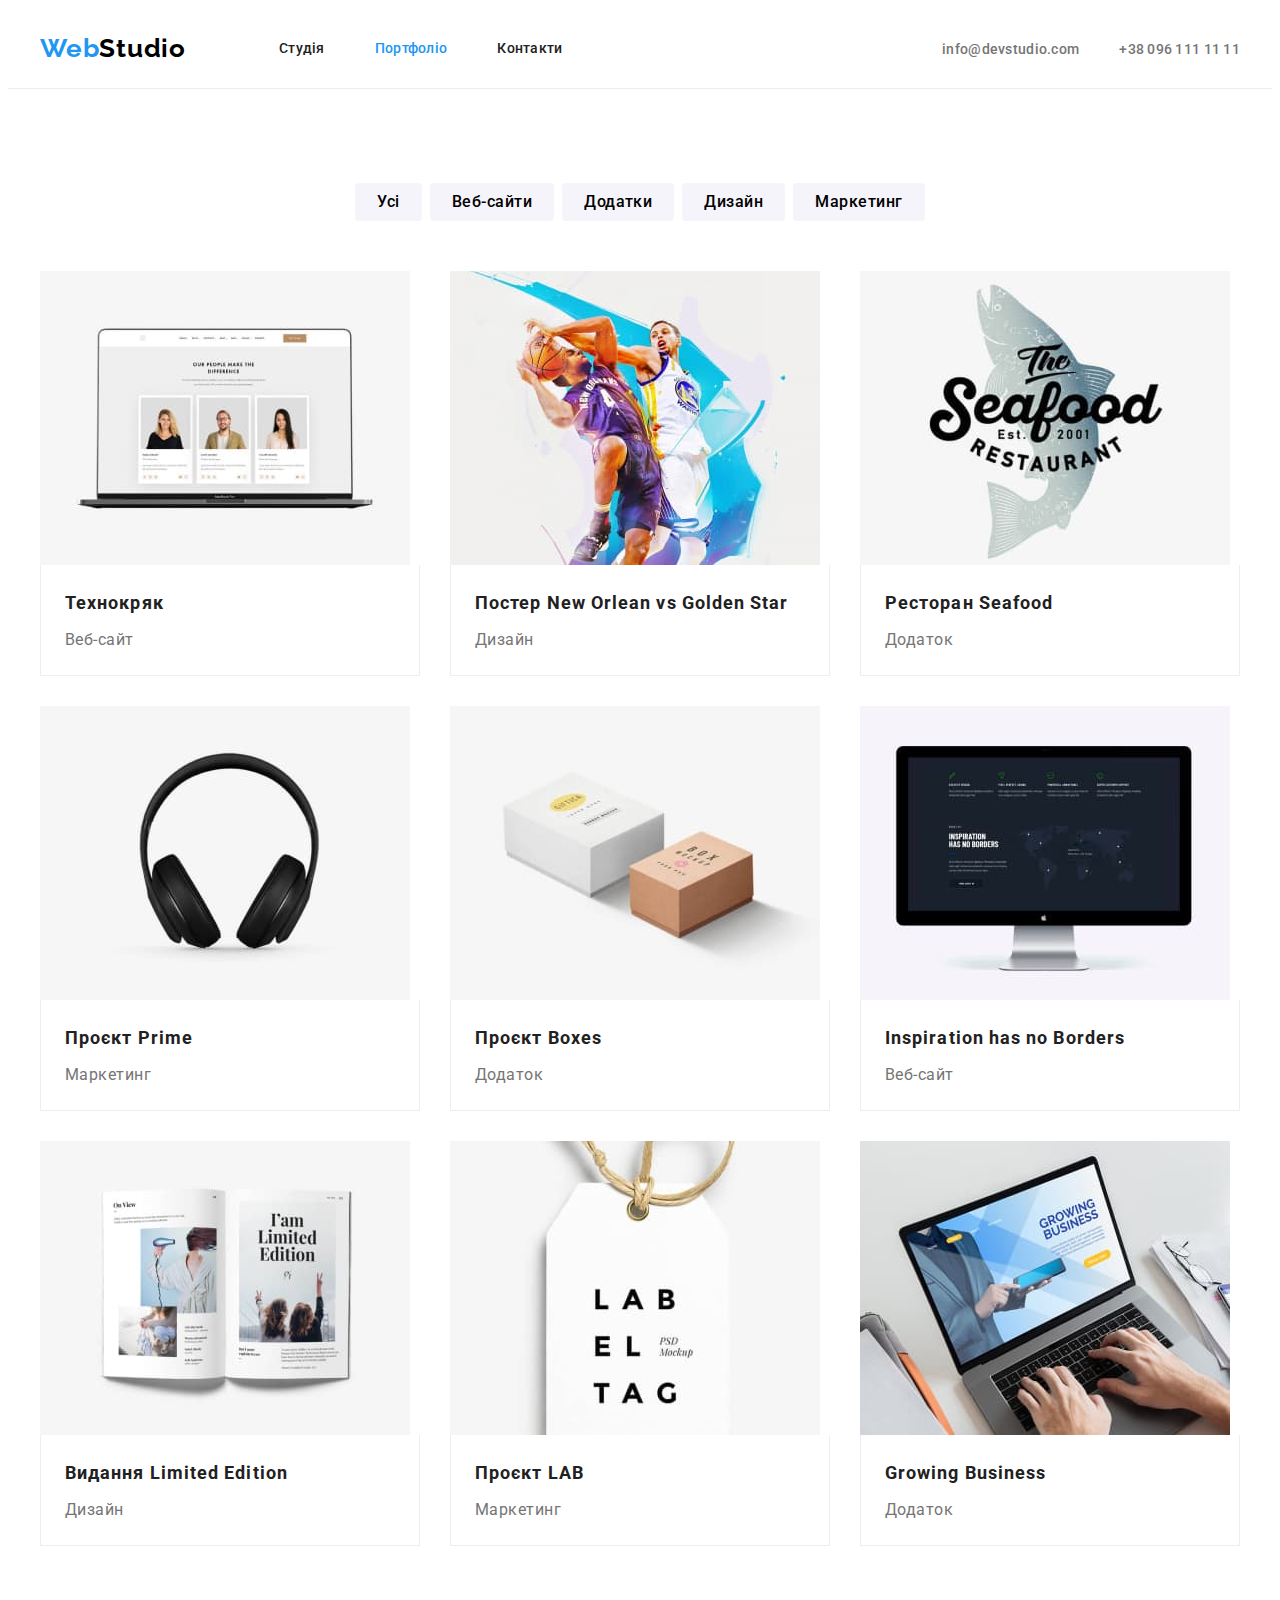
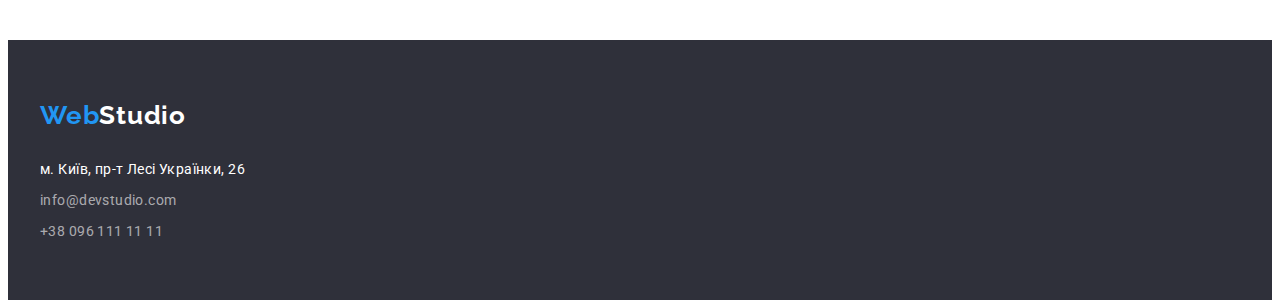
==== commit edaca998: "доопрацювання" ====
--- a/portfolio.html
+++ b/portfolio.html
@@ -21,29 +21,29 @@
     <title>Портфоліо</title>
   </head>
   <body>
-    <header class="dh">
+    <header class="design-header">
       <div class="container">
         <div class="header-container">
           <nav class="nav-container">
             <a class="logo" href="./index.html"><span class="accent">Web</span>Studio</a>
             <ul class="list header-menu">
               <li>
-                <a class="dh-navi link" href="./index.html">Студія</a>
+                <a class="navi link" href="./index.html">Студія</a>
               </li>
               <li>
-                <a class="dh-navi current link" href="./portfolio.html">Портфоліо</a>
+                <a class="navi current link" href="./portfolio.html">Портфоліо</a>
               </li>
               <li>
-                <a class="dh-navi link" href="#">Контакти</a>
+                <a class="navi link" href="#">Контакти</a>
               </li>
             </ul>
           </nav>
-          <ul class="add list">
+          <ul class="header-media list">
             <li>
-              <a class="dh-add link" href="mailto:info@devstudio.com">info@devstudio.com</a>
+              <a class="mail-phone link" href="mailto:info@devstudio.com">info@devstudio.com</a>
             </li>
             <li>
-              <a class="dh-add link" href="tel:+380961111111">+38 096 111 11 11</a>
+              <a class="mail-phone link" href="tel:+380961111111">+38 096 111 11 11</a>
             </li>
           </ul>
         </div>
@@ -138,25 +138,25 @@
         </div>
       </section>
     </main>
-    <footer class="df">
-      <div class="container footer-container">
+    <footer class="design-footer">
+      <div class="container">
         <a class="logo-footer link" href="./index.html"><span class="accent">Web</span>Studio</a>
-        <address class="addf">
-          <ul class="add-footer list">
-            <li>
+        <address class="address-box">
+          <ul class="list">
+            <li class="footer-items">
               <a
-                class="addr-map"
+                class="footer-map"
                 href="https://goo.gl/maps/CPtrU1FHBa2aNyZL9"
                 rel="noopener noreferrer nofollow"
                 target="_blank"
                 >м. Київ, пр-т Лесі Українки, 26</a
               >
             </li>
-            <li>
-              <a class="addr-mail" href="mailto:info@devstudio.com">info@devstudio.com</a>
+            <li class="footer-items">
+              <a class="footer-mail" href="mailto:info@devstudio.com">info@devstudio.com</a>
             </li>
             <li>
-              <a class="addr-tel" href="tel:+380961111111">+38 096 111 11 11</a>
+              <a class="footer-phon" href="tel:+380961111111">+38 096 111 11 11</a>
             </li>
           </ul>
         </address>
--- a/css/styles.css
+++ b/css/styles.css
@@ -58,17 +58,19 @@
 .accent {
   color: var(--accent-color);
 }
-.dh-navi {
+.navi {
   font-weight: 500;
   font-size: 14px;
   line-height: 1.143;
   letter-spacing: 0.02em;
-}
-.dh-navi:hover,
-.dh-navi:focus {
-  color: var(--accent-color);
-}
-.dh-add {
+  padding: 32px 0;
+  display: flex;
+}
+.navi:hover,
+.navi:focus {
+  color: var(--accent-color);
+}
+.mail-phone {
   color: var(--headadd-font-color);
 
   font-weight: 500;
@@ -76,13 +78,17 @@
   line-height: 1.143;
   letter-spacing: 0.02em;
 }
-.dh-add:hover,
-.dh-add:focus {
+.mail-phone:hover,
+.mail-phone:focus {
   color: var(--accent-color);
 }
 .hero {
   background-color: var(--hero-bg-color);
-  margin: 0 0 24px;
+  margin: 0 auto;
+
+  max-width: 1600px;
+  padding-top: 200px;
+  padding-bottom: 200px;
 }
 .hero-title {
   color: var(--secondary-font-color);
@@ -114,15 +120,10 @@
   display: block;
   margin-left: auto;
   margin-right: auto;
-  /* width: 200px; */
-  /* height: 50px; */
+
   border-radius: 4px;
   border: none;
   padding: 10px 24px;
-  /* padding-top: 10px;
-  padding-bottom: 10px;
-  padding-left: 24px;
-  padding-right: 24px; */
 }
 .hero-button:hover,
 .hero-button:focus {
@@ -173,7 +174,7 @@
   font-size: 16px;
   line-height: 1.1875;
   letter-spacing: 0.03em;
-  margin-top: 30px;
+  margin-top: 0px;
   margin-bottom: 10px;
 }
 .team-text {
@@ -183,10 +184,13 @@
   font-size: 16px;
   line-height: 1.1875;
   letter-spacing: 0.03em;
-  margin-bottom: 30px;
-}
-.df {
+  margin-bottom: 0px;
+}
+.design-footer {
   background-color: var(--footer-bg-color);
+
+  padding-top: 60px;
+  padding-bottom: 60px;
 }
 .logo-footer {
   color: var(--secondary-font-color);
@@ -198,28 +202,34 @@
   line-height: 1.192;
   letter-spacing: 0.03em;
 }
-.addr-map {
-  color: var(--secondary-font-color);
+.footer-map {
+  color: var(--secondary-font-color);
+
   text-decoration: none;
   font-style: normal;
-  line-height: 1.714;
-  letter-spacing: 0.03em;
-}
-.addr-mail,
-.addr-tel {
+  font-size: 14px;
+  line-height: 1.143;
+  letter-spacing: 0.03em;
+}
+.footer-items {
+  margin-bottom: 12px;
+}
+.footer-mail,
+.footer-phon {
   color: var(--add-ml-color);
 
   font-style: normal;
-  line-height: 1.714;
+  font-size: 14px;
+  line-height: 1.143;
   letter-spacing: 0.03em;
   text-decoration: none;
 }
-.addr-mail:hover,
-.addr-mail:focus,
-.addr-tel:hover,
-.addr-tel:focus,
-.addr-map:hover,
-.addr-map:focus {
+.footer-mail:hover,
+.footer-mail:focus,
+.footer-phon:hover,
+.footer-phon:focus,
+.footer-map:hover,
+.footer-map:focus {
   color: var(--accent-color);
 }
 .portfolio-button {
@@ -259,12 +269,7 @@
   color: var(--accent-color);
 }
 
-/* work with blocks */
-/* * {
-  box-sizing: border-box;
-} */
 .section {
-  /* width: 1600px; */
   padding: 94px 0;
 }
 .work {
@@ -291,50 +296,28 @@
   padding-left: 0;
   margin: 0;
 }
-/* Класс для обнуления базовых свойств у ссылок */
-/* .link {
-  text-decoration: none;
-  color: inherit;
-} */
+
 /* Свойства для корректного отображения картинок */
 img {
   display: block;
   max-width: 100%;
   height: auto;
 }
-/* Свойства для обнуления курсива у address */
-/* address {
-  font-style: normal;
-} */
 
 .features-card {
   width: 270px;
-  /* border: 2px dotted red; */
 }
 .features-list {
   display: flex;
   gap: 30px;
 }
 
-.features-card:first-child {
-}
-/* Початок роботи з шапкою */
-.dh {
-  display: flex;
-  /* padding: 24px 215px 25px 215px; */
-  padding-top: 24px;
-  padding-bottom: 25px;
+.design-header {
   border-bottom: 1px solid var(--header-line-color);
-  /* width: 1600px; */
-  max-width: 100%;
 }
 .header-container {
-  /* width: 1600px; */
-  display: flex;
-  /* justify-content: space-between; */
-  /* align-items: center; */
-  gap: 354px;
-  /* max-width: 100%; */
+  display: flex;
+  justify-content: space-between;
 }
 .nav-container {
   display: flex;
@@ -345,44 +328,18 @@
   display: flex;
   gap: 50px;
 }
-.add {
+.header-media {
   display: flex;
   align-items: center;
   gap: 40px;
 }
-/* Початок роботи з Головною */
-.hero {
-  /* width: 1600px; */
-  max-width: 100%;
-  /* justify-content: center;
-  flex-direction: column; */
-  padding-top: 200px;
-  padding-bottom: 200px;
-}
-/* .hero-container {
-  padding: 200px, 452px;
-} */
 
 .team-list {
   display: flex;
   gap: 30px;
 }
-/* .footer-container {
-  margin: 0;
-  padding: 0;
-} */
-.df {
-  /* width: 1600px; */
-  padding-top: 60px;
-  padding-bottom: 60px;
-  /* padding-left: 215px; */
-}
-.addf {
+.address-box {
   margin-top: 28px;
-}
-.list-container {
-  /* padding-top: 94px;
-  padding-bottom: 94px; */
 }
 .list-button {
   display: flex;
@@ -396,12 +353,11 @@
   gap: 30px;
 }
 .porfolio-title {
-  /* margin: 20px 24px 4px 24px; */
   margin-bottom: 4px;
 }
-/* .portfolio-text {
-  margin: 0px 24px 20px 24px;
-} */
+.portfolio-text {
+  margin: 0;
+}
 .div-text {
   padding: 20px 24px;
   border-left: 1px solid var(--item-border-color);
@@ -420,3 +376,6 @@
 .portfolio-item {
   flex-basis: calc((100% - 60px) / 3);
 }
+.text-container {
+  padding: 30px;
+}
